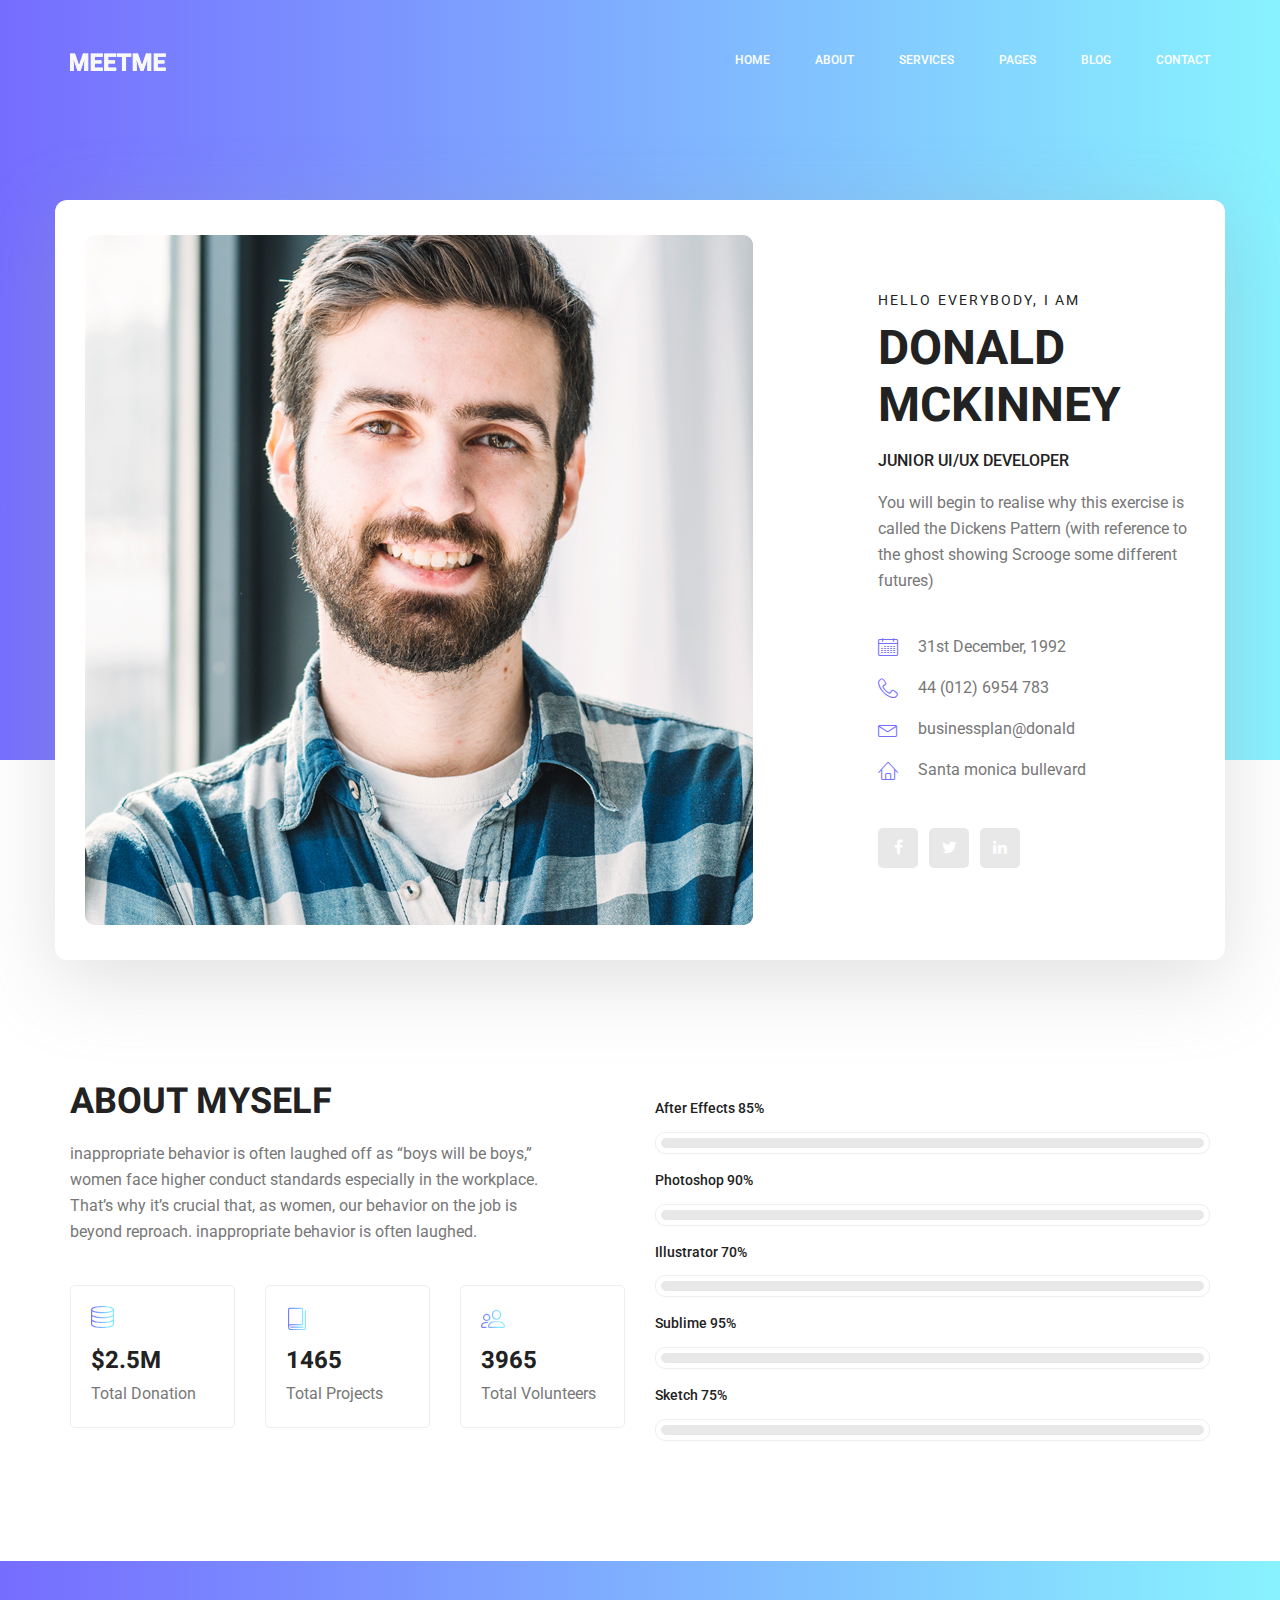
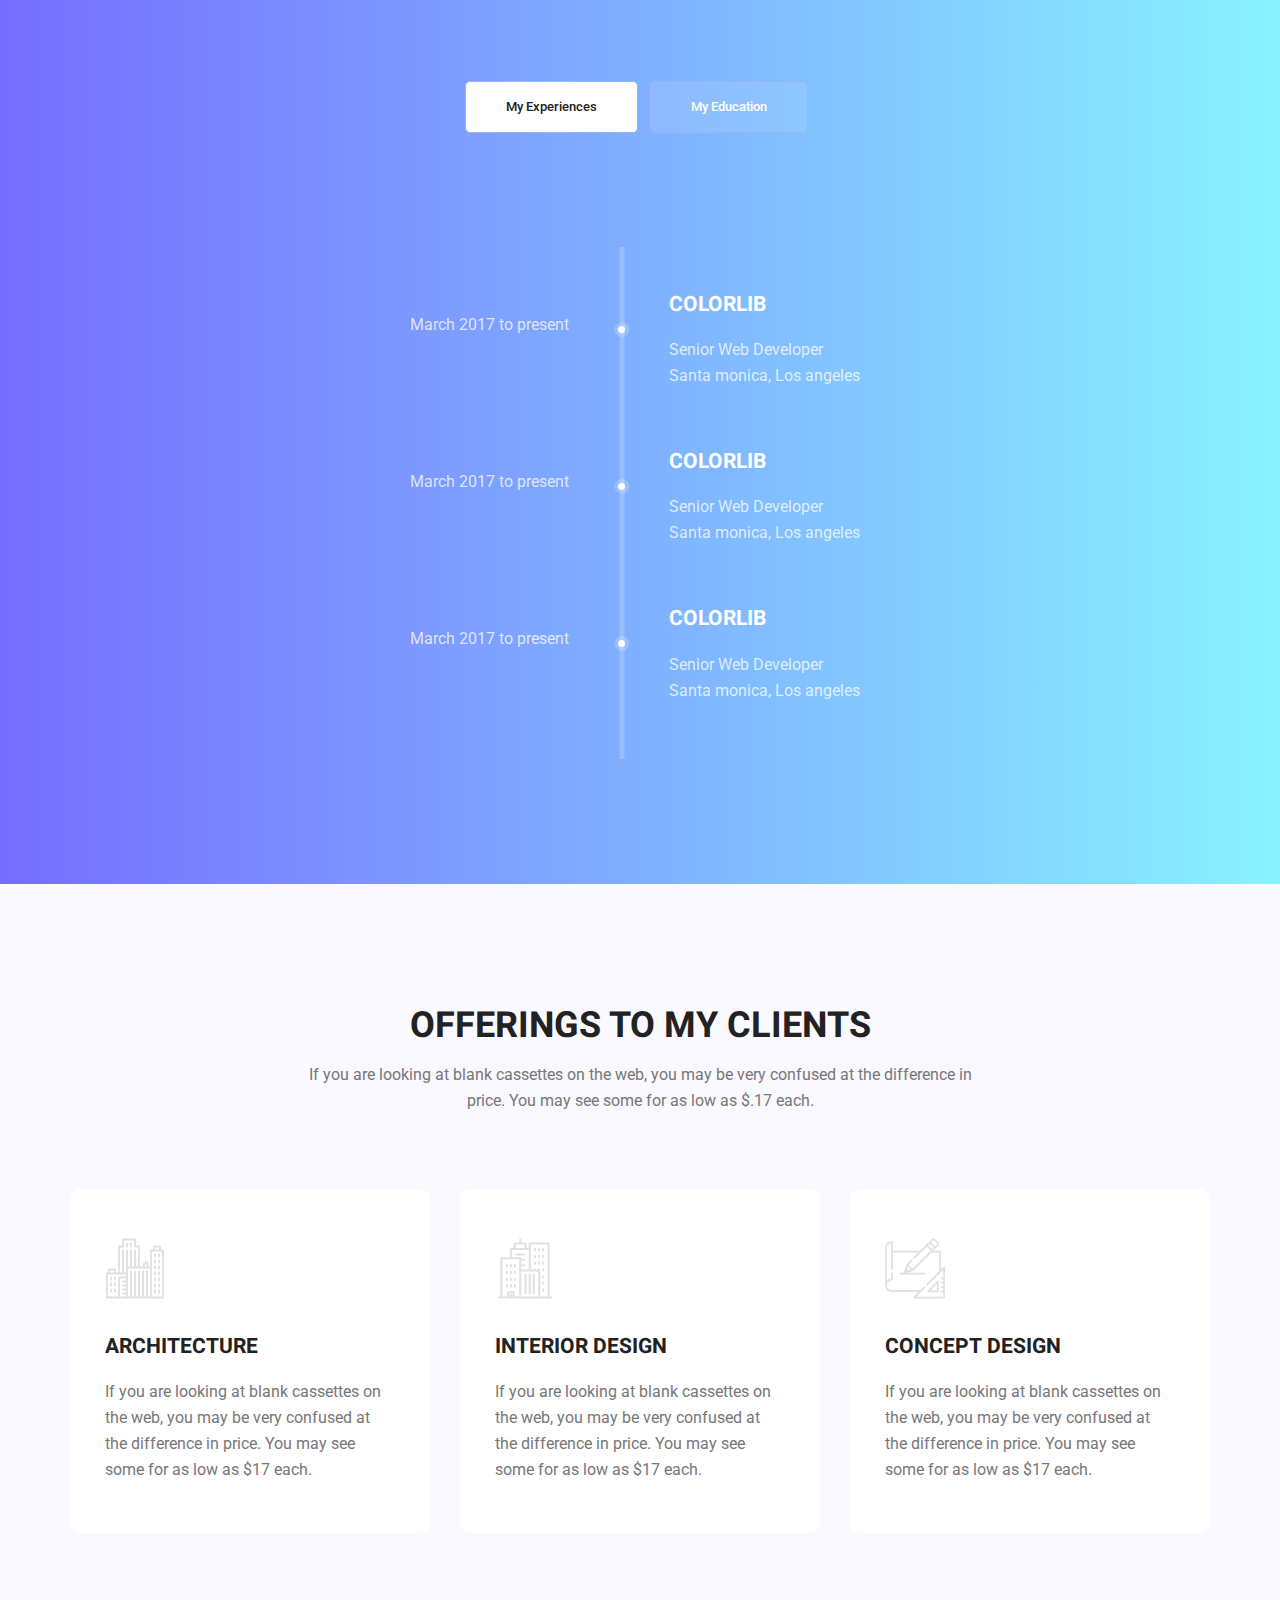
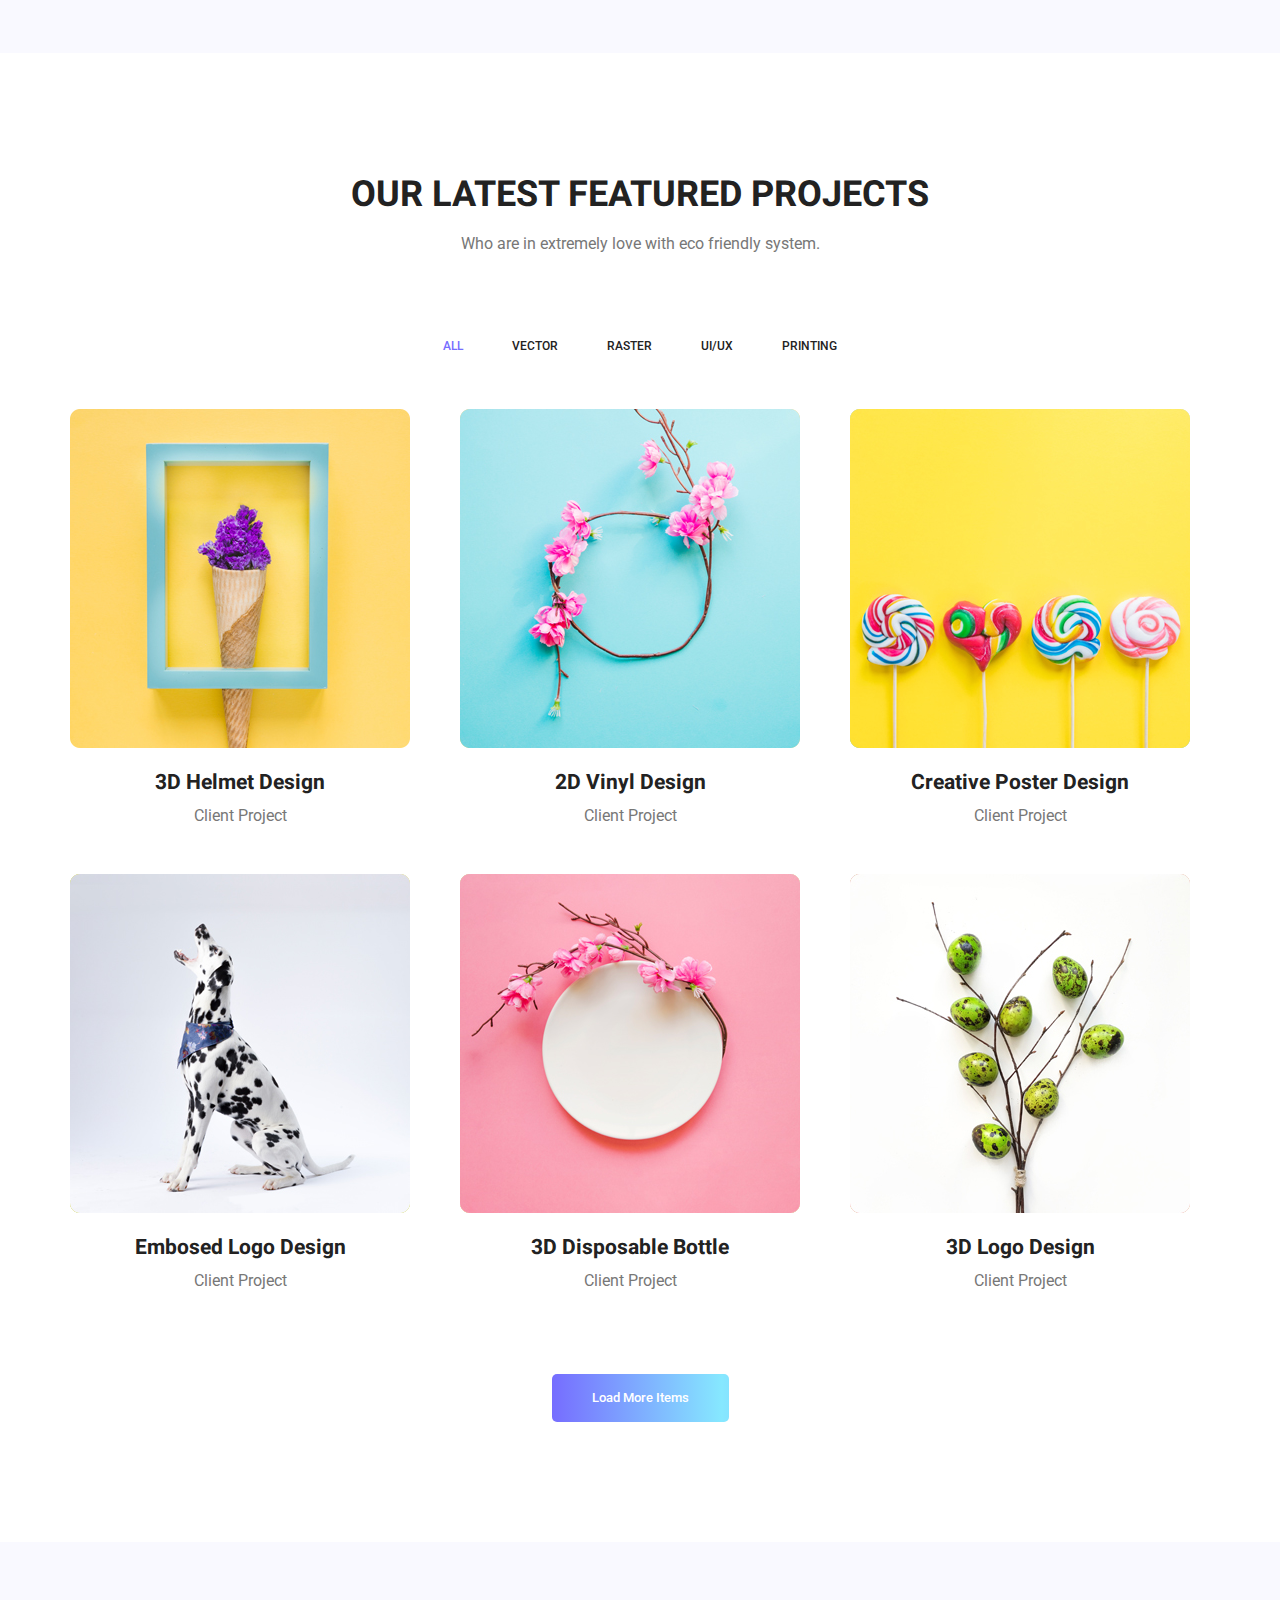
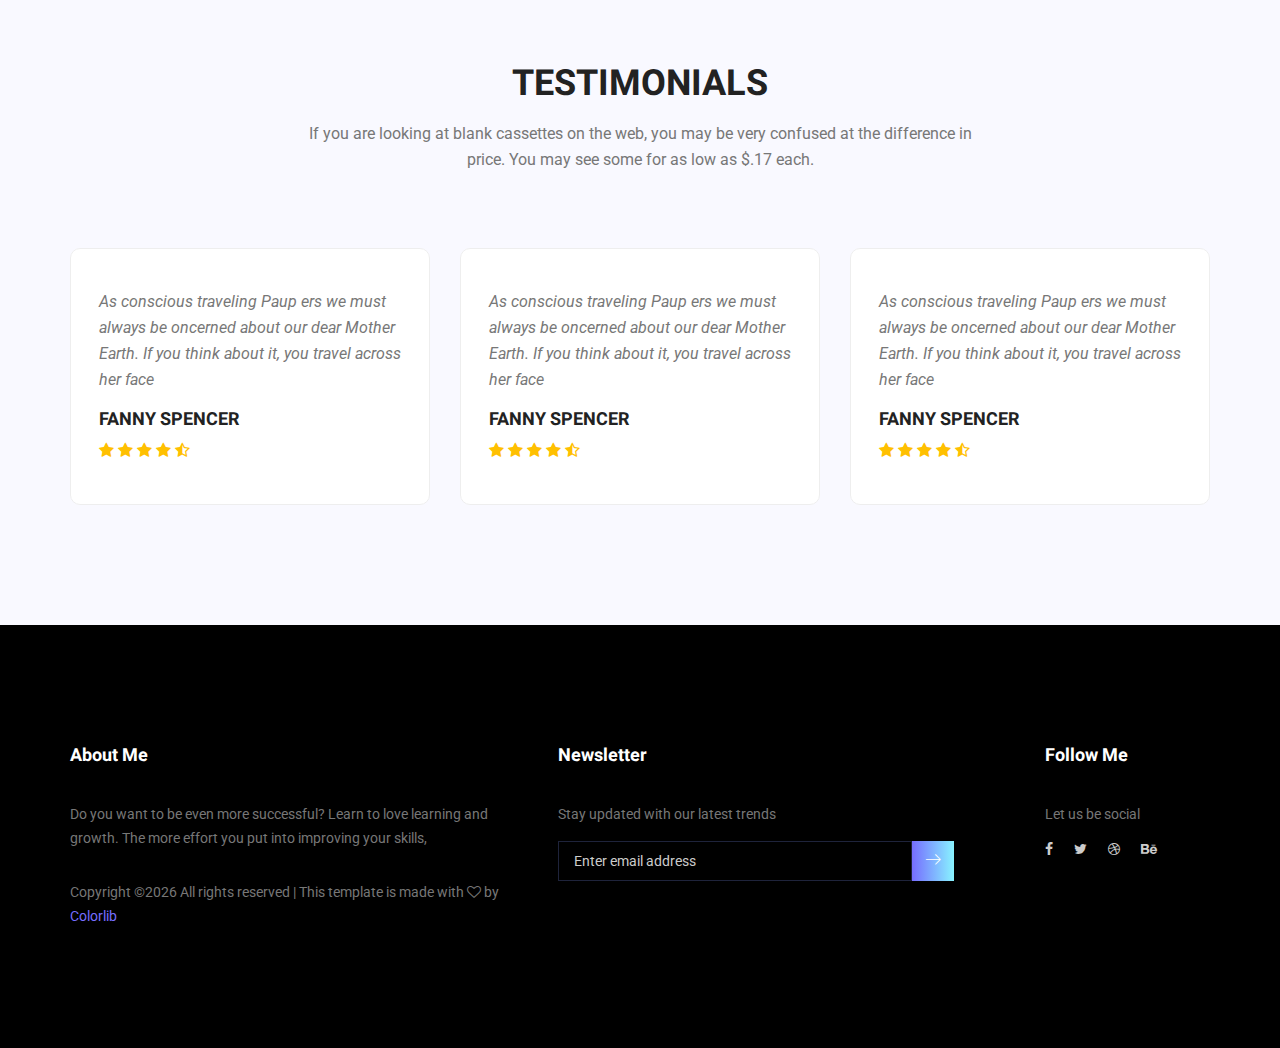
==== index.html @ 2827b971 "portfolio theme setup" ====
<!doctype html>
<html lang="en">
    <head>
        <!-- Required meta tags -->
        <meta charset="utf-8">
        <meta name="viewport" content="width=device-width, initial-scale=1, shrink-to-fit=no">
        <link rel="icon" href="img/favicon.png" type="image/png">
        <title>Divyesh Patel</title>
        <!-- Bootstrap CSS -->
        <link rel="stylesheet" href="css/bootstrap.css">
        <link rel="stylesheet" href="vendors/linericon/style.css">
        <link rel="stylesheet" href="css/font-awesome.min.css">
        <link rel="stylesheet" href="vendors/owl-carousel/owl.carousel.min.css">
        <link rel="stylesheet" href="vendors/lightbox/simpleLightbox.css">
        <link rel="stylesheet" href="vendors/nice-select/css/nice-select.css">
        <link rel="stylesheet" href="vendors/animate-css/animate.css">
        <link rel="stylesheet" href="vendors/popup/magnific-popup.css">
        <link rel="stylesheet" href="vendors/flaticon/flaticon.css">
        <!-- main css -->
        <link rel="stylesheet" href="css/style.css">
        <link rel="stylesheet" href="css/responsive.css">
    </head>
    <body>
        
        <!--================Header Menu Area =================-->
        <header class="header_area">
            <div class="main_menu">
            	<nav class="navbar navbar-expand-lg navbar-light">
					<div class="container box_1620">
						<!-- Brand and toggle get grouped for better mobile display -->
						<a class="navbar-brand logo_h" href="index.html"><img src="img/logo.png" alt=""></a>
						<button class="navbar-toggler" type="button" data-toggle="collapse" data-target="#navbarSupportedContent" aria-controls="navbarSupportedContent" aria-expanded="false" aria-label="Toggle navigation">
							<span class="icon-bar"></span>
							<span class="icon-bar"></span>
							<span class="icon-bar"></span>
						</button>
						<!-- Collect the nav links, forms, and other content for toggling -->
						<div class="collapse navbar-collapse offset" id="navbarSupportedContent">
							<ul class="nav navbar-nav menu_nav ml-auto">
								<li class="nav-item active"><a class="nav-link" href="index.html">Home</a></li> 
								<li class="nav-item"><a class="nav-link" href="about-us.html">About</a></li> 
								<li class="nav-item"><a class="nav-link" href="services.html">Services</a></li> 
								<li class="nav-item submenu dropdown">
									<a href="#" class="nav-link dropdown-toggle" data-toggle="dropdown" role="button" aria-haspopup="true" aria-expanded="false">Pages</a>
									<ul class="dropdown-menu">
										<li class="nav-item"><a class="nav-link" href="portfolio.html">Portfolio</a></li>
										<li class="nav-item"><a class="nav-link" href="elements.html">Elements</a></li>
									</ul>
								</li> 
								<li class="nav-item submenu dropdown">
									<a href="#" class="nav-link dropdown-toggle" data-toggle="dropdown" role="button" aria-haspopup="true" aria-expanded="false">Blog</a>
									<ul class="dropdown-menu">
										<li class="nav-item"><a class="nav-link" href="blog.html">Blog</a></li>
										<li class="nav-item"><a class="nav-link" href="single-blog.html">Blog Details</a></li>
									</ul>
								</li> 
								<li class="nav-item"><a class="nav-link" href="contact.html">Contact</a></li>
							</ul>
						</div> 
					</div>
            	</nav>
            </div>
        </header>
        <!--================Header Menu Area =================-->
        
        <!--================Home Banner Area =================-->
        <section class="home_banner_area">
           	<div class="container box_1620">
           		<div class="banner_inner d-flex align-items-center">
					<div class="banner_content">
						<div class="media">
							<div class="d-flex">
								<img src="img/personal.jpg" alt="">
							</div>
							<div class="media-body">
								<div class="personal_text">
									<h6>Hello Everybody, i am</h6>
									<h3>Donald McKinney</h3>
									<h4>Junior UI/UX Developer</h4>
									<p>You will begin to realise why this exercise is called the Dickens Pattern (with reference to the ghost showing Scrooge some different futures)</p>
									<ul class="list basic_info">
										<li><a href="#"><i class="lnr lnr-calendar-full"></i> 31st December, 1992</a></li>
										<li><a href="#"><i class="lnr lnr-phone-handset"></i> 44 (012) 6954 783</a></li>
										<li><a href="#"><i class="lnr lnr-envelope"></i> businessplan@donald</a></li>
										<li><a href="#"><i class="lnr lnr-home"></i> Santa monica bullevard</a></li>
									</ul>
									<ul class="list personal_social">
										<li><a href="#"><i class="fa fa-facebook"></i></a></li>
										<li><a href="#"><i class="fa fa-twitter"></i></a></li>
										<li><a href="#"><i class="fa fa-linkedin"></i></a></li>
									</ul>
								</div>
							</div>
						</div>
					</div>
				</div>
            </div>
        </section>
        <!--================End Home Banner Area =================-->
        
        <!--================Welcome Area =================-->
        <section class="welcome_area p_120">
        	<div class="container">
        		<div class="row welcome_inner">
        			<div class="col-lg-6">
        				<div class="welcome_text">
        					<h4>About Myself</h4>
        					<p>inappropriate behavior is often laughed off as “boys will be boys,” women face higher conduct standards especially in the workplace. That’s why it’s crucial that, as women, our behavior on the job is beyond reproach. inappropriate behavior is often laughed.</p>
        					<div class="row">
        						<div class="col-md-4">
        							<div class="wel_item">
        								<i class="lnr lnr-database"></i>
        								<h4>$2.5M</h4>
        								<p>Total Donation</p>
        							</div>
        						</div>
        						<div class="col-md-4">
        							<div class="wel_item">
        								<i class="lnr lnr-book"></i>
        								<h4>1465</h4>
        								<p>Total Projects</p>
        							</div>
        						</div>
        						<div class="col-md-4">
        							<div class="wel_item">
        								<i class="lnr lnr-users"></i>
        								<h4>3965</h4>
        								<p>Total Volunteers</p>
        							</div>
        						</div>
        					</div>
        				</div>
        			</div>
        			<div class="col-lg-6">
        				<div class="tools_expert">
        					<div class="skill_main">
								<div class="skill_item">
									<h4>After Effects <span class="counter">85</span>%</h4>
									<div class="progress_br">
										<div class="progress">
											<div class="progress-bar" role="progressbar" aria-valuenow="85" aria-valuemin="0" aria-valuemax="100"></div>
										</div>
									</div>
								</div>
								<div class="skill_item">
									<h4>Photoshop <span class="counter">90</span>%</h4>
									<div class="progress_br">
										<div class="progress">
											<div class="progress-bar" role="progressbar" aria-valuenow="90" aria-valuemin="0" aria-valuemax="100"></div>
										</div>
									</div>
								</div>
								<div class="skill_item">
									<h4>Illustrator <span class="counter">70</span>%</h4>
									<div class="progress_br">
										<div class="progress">
											<div class="progress-bar" role="progressbar" aria-valuenow="70" aria-valuemin="0" aria-valuemax="100"></div>
										</div>
									</div>
								</div>
								<div class="skill_item">
									<h4>Sublime <span class="counter">95</span>%</h4>
									<div class="progress_br">
										<div class="progress">
											<div class="progress-bar" role="progressbar" aria-valuenow="95" aria-valuemin="0" aria-valuemax="100"></div>
										</div>
									</div>
								</div>
								<div class="skill_item">
									<h4>Sketch <span class="counter">75</span>%</h4>
									<div class="progress_br">
										<div class="progress">
											<div class="progress-bar" role="progressbar" aria-valuenow="75" aria-valuemin="0" aria-valuemax="100"></div>
										</div>
									</div>
								</div>
							</div>
        				</div>
        			</div>
        		</div>
        	</div>
        </section>
        <!--================End Welcome Area =================-->
        
        <!--================My Tabs Area =================-->
        <section class="mytabs_area p_120">
        	<div class="container">
        		<div class="tabs_inner">
					<ul class="nav nav-tabs" id="myTab" role="tablist">
						<li class="nav-item">
							<a class="nav-link active" id="home-tab" data-toggle="tab" href="#home" role="tab" aria-controls="home" aria-selected="true">My Experiences</a>
						</li>
						<li class="nav-item">
							<a class="nav-link" id="profile-tab" data-toggle="tab" href="#profile" role="tab" aria-controls="profile" aria-selected="false">My Education</a>
						</li>
					</ul>
					<div class="tab-content" id="myTabContent">
						<div class="tab-pane fade show active" id="home" role="tabpanel" aria-labelledby="home-tab">
							<ul class="list">
								<li>
									<span></span>
									<div class="media">
										<div class="d-flex">
											<p>March 2017 to present</p>
										</div>
										<div class="media-body">
											<h4>Colorlib</h4>
											<p>Senior Web Developer <br />Santa monica, Los angeles</p>
										</div>
									</div>
								</li>
								<li>
									<span></span>
									<div class="media">
										<div class="d-flex">
											<p>March 2017 to present</p>
										</div>
										<div class="media-body">
											<h4>Colorlib</h4>
											<p>Senior Web Developer <br />Santa monica, Los angeles</p>
										</div>
									</div>
								</li>
								<li>
								<span></span>
									<div class="media">
										<div class="d-flex">
											<p>March 2017 to present</p>
										</div>
										<div class="media-body">
											<h4>Colorlib</h4>
											<p>Senior Web Developer <br />Santa monica, Los angeles</p>
										</div>
									</div>
								</li>
							</ul>
						</div>
						<div class="tab-pane fade" id="profile" role="tabpanel" aria-labelledby="profile-tab">
							<ul class="list">
								<li>
									<span></span>
									<div class="media">
										<div class="d-flex">
											<p>March 2017 to present</p>
										</div>
										<div class="media-body">
											<h4>Colorlib</h4>
											<p>Senior Web Developer <br />Santa monica, Los angeles</p>
										</div>
									</div>
								</li>
								<li>
									<span></span>
									<div class="media">
										<div class="d-flex">
											<p>March 2017 to present</p>
										</div>
										<div class="media-body">
											<h4>Colorlib</h4>
											<p>Senior Web Developer <br />Santa monica, Los angeles</p>
										</div>
									</div>
								</li>
								<li>
								<span></span>
									<div class="media">
										<div class="d-flex">
											<p>March 2017 to present</p>
										</div>
										<div class="media-body">
											<h4>Colorlib</h4>
											<p>Senior Web Developer <br />Santa monica, Los angeles</p>
										</div>
									</div>
								</li>
							</ul>
						</div>
					</div>
        		</div>
        	</div>
        </section>
        <!--================End My Tabs Area =================-->
        
        <!--================Feature Area =================-->
        <section class="feature_area p_120">
        	<div class="container">
        		<div class="main_title">
        			<h2>offerings to my clients</h2>
        			<p>If you are looking at blank cassettes on the web, you may be very confused at the difference in price. You may see some for as low as $.17 each.</p>
        		</div>
        		<div class="feature_inner row">
        			<div class="col-lg-4 col-md-6">
        				<div class="feature_item">
        					<i class="flaticon-city"></i>
        					<h4>Architecture</h4>
        					<p>If you are looking at blank cassettes on the web, you may be very confused at the difference in price. You may see some for as low as $17 each.</p>
        				</div>
        			</div>
        			<div class="col-lg-4 col-md-6">
        				<div class="feature_item">
        					<i class="flaticon-skyline"></i>
        					<h4>Interior Design</h4>
        					<p>If you are looking at blank cassettes on the web, you may be very confused at the difference in price. You may see some for as low as $17 each.</p>
        				</div>
        			</div>
        			<div class="col-lg-4 col-md-6">
        				<div class="feature_item">
        					<i class="flaticon-sketch"></i>
        					<h4>Concept Design</h4>
        					<p>If you are looking at blank cassettes on the web, you may be very confused at the difference in price. You may see some for as low as $17 each.</p>
        				</div>
        			</div>
        		</div>
        	</div>
        </section>
        <!--================End Feature Area =================-->
        
        <!--================Home Gallery Area =================-->
        <section class="home_gallery_area p_120">
        	<div class="container">
        		<div class="main_title">
        			<h2>Our Latest Featured Projects</h2>
        			<p>Who are in extremely love with eco friendly system.</p>
        		</div>
        		<div class="isotope_fillter">
        			<ul class="gallery_filter list">
						<li class="active" data-filter="*"><a href="#">All</a></li>
						<li data-filter=".brand"><a href="#">Vector</a></li>
						<li data-filter=".manipul"><a href="#">Raster</a></li>
						<li data-filter=".creative"><a href="#">UI/UX</a></li>
						<li data-filter=".design"><a href="#">Printing</a></li>
					</ul>
        		</div>
        	</div>
        	<div class="container">
        		<div class="gallery_f_inner row imageGallery1">
        			<div class="col-lg-4 col-md-4 col-sm-6 brand manipul design print">
        				<div class="h_gallery_item">
        					<div class="g_img_item">
        						<img class="img-fluid" src="img/gallery/project-1.jpg" alt="">
        						<a class="light" href="img/gallery/project-1.jpg"><img src="img/gallery/icon.png" alt=""></a>
        					</div>
        					<div class="g_item_text">
        						<h4>3D Helmet Design</h4>
        						<p>Client Project</p>
        					</div>
        				</div>
        			</div>
        			<div class="col-lg-4 col-md-4 col-sm-6 brand manipul creative">
        				<div class="h_gallery_item">
        					<div class="g_img_item">
        						<img class="img-fluid" src="img/gallery/project-2.jpg" alt="">
        						<a class="light" href="img/gallery/project-2.jpg"><img src="img/gallery/icon.png" alt=""></a>
        					</div>
        					<div class="g_item_text">
        						<h4>2D Vinyl Design</h4>
        						<p>Client Project</p>
        					</div>
        				</div>
        			</div>
        			<div class="col-lg-4 col-md-4 col-sm-6 manipul creative design print">
        				<div class="h_gallery_item">
        					<div class="g_img_item">
        						<img class="img-fluid" src="img/gallery/project-3.jpg" alt="">
        						<a class="light" href="img/gallery/project-3.jpg"><img src="img/gallery/icon.png" alt=""></a>
        					</div>
        					<div class="g_item_text">
        						<h4>Creative Poster Design</h4>
        						<p>Client Project</p>
        					</div>
        				</div>
        			</div>
        			<div class="col-lg-4 col-md-4 col-sm-6 brand creative print">
        				<div class="h_gallery_item">
        					<div class="g_img_item">
        						<img class="img-fluid" src="img/gallery/project-4.jpg" alt="">
        						<a class="light" href="img/gallery/project-4.jpg"><img src="img/gallery/icon.png" alt=""></a>
        					</div>
        					<div class="g_item_text">
        						<h4>Embosed Logo Design</h4>
        						<p>Client Project</p>
        					</div>
        				</div>
        			</div>
        			<div class="col-lg-4 col-md-4 col-sm-6 brand manipul design">
        				<div class="h_gallery_item">
        					<div class="g_img_item">
        						<img class="img-fluid" src="img/gallery/project-5.jpg" alt="">
        						<a class="light" href="img/gallery/project-5.jpg"><img src="img/gallery/icon.png" alt=""></a>
        					</div>
        					<div class="g_item_text">
        						<h4>3D Disposable Bottle</h4>
        						<p>Client Project</p>
        					</div>
        				</div>
        			</div>
        			<div class="col-lg-4 col-md-4 col-sm-6 brand creative">
        				<div class="h_gallery_item">
        					<div class="g_img_item">
        						<img class="img-fluid" src="img/gallery/project-6.jpg" alt="">
        						<a class="light" href="img/gallery/project-6.jpg"><img src="img/gallery/icon.png" alt=""></a>
        					</div>
        					<div class="g_item_text">
        						<h4>3D Logo Design</h4>
        						<p>Client Project</p>
        					</div>
        				</div>
        			</div>
        		</div>
        		<div class="more_btn">
        			<a class="main_btn" href="#">Load More Items</a>
        		</div>
        	</div>
        </section>
        <!--================End Home Gallery Area =================-->
        
        <!--================Testimonials Area =================-->
        <section class="testimonials_area p_120">
        	<div class="container">
        		<div class="main_title">
        			<h2>Testimonials</h2>
        			<p>If you are looking at blank cassettes on the web, you may be very confused at the difference in price. You may see some for as low as $.17 each.</p>
        		</div>
        		<div class="testi_inner">
					<div class="testi_slider owl-carousel">
						<div class="item">
							<div class="testi_item">
								<p>As conscious traveling Paup ers we must always be oncerned about our dear Mother Earth. If you think about it, you travel across her face</p>
								<h4>Fanny Spencer</h4>
								<a href="#"><i class="fa fa-star"></i></a>
								<a href="#"><i class="fa fa-star"></i></a>
								<a href="#"><i class="fa fa-star"></i></a>
								<a href="#"><i class="fa fa-star"></i></a>
								<a href="#"><i class="fa fa-star-half-o"></i></a>
							</div>
						</div>
						<div class="item">
							<div class="testi_item">
								<p>As conscious traveling Paup ers we must always be oncerned about our dear Mother Earth. If you think about it, you travel across her face</p>
								<h4>Fanny Spencer</h4>
								<a href="#"><i class="fa fa-star"></i></a>
								<a href="#"><i class="fa fa-star"></i></a>
								<a href="#"><i class="fa fa-star"></i></a>
								<a href="#"><i class="fa fa-star"></i></a>
								<a href="#"><i class="fa fa-star-half-o"></i></a>
							</div>
						</div>
						<div class="item">
							<div class="testi_item">
								<p>As conscious traveling Paup ers we must always be oncerned about our dear Mother Earth. If you think about it, you travel across her face</p>
								<h4>Fanny Spencer</h4>
								<a href="#"><i class="fa fa-star"></i></a>
								<a href="#"><i class="fa fa-star"></i></a>
								<a href="#"><i class="fa fa-star"></i></a>
								<a href="#"><i class="fa fa-star"></i></a>
								<a href="#"><i class="fa fa-star-half-o"></i></a>
							</div>
						</div>
					</div>
        		</div>
        	</div>
        </section>
        <!--================End Testimonials Area =================-->
        
        <!--================Footer Area =================-->
        <footer class="footer_area p_120">
        	<div class="container">
        		<div class="row footer_inner">
        			<div class="col-lg-5 col-sm-6">
        				<aside class="f_widget ab_widget">
        					<div class="f_title">
        						<h3>About Me</h3>
        					</div>
        					<p>Do you want to be even more successful? Learn to love learning and growth. The more effort you put into improving your skills,</p>
        					<p><!-- Link back to Colorlib can't be removed. Template is licensed under CC BY 3.0. -->
Copyright &copy;<script>document.write(new Date().getFullYear());</script> All rights reserved | This template is made with <i class="fa fa-heart-o" aria-hidden="true"></i> by <a href="https://colorlib.com" target="_blank">Colorlib</a>
<!-- Link back to Colorlib can't be removed. Template is licensed under CC BY 3.0. --></p>
        				</aside>
        			</div>
        			<div class="col-lg-5 col-sm-6">
        				<aside class="f_widget news_widget">
        					<div class="f_title">
        						<h3>Newsletter</h3>
        					</div>
        					<p>Stay updated with our latest trends</p>
        					<div id="mc_embed_signup">
                                <form target="_blank" action="https://spondonit.us12.list-manage.com/subscribe/post?u=1462626880ade1ac87bd9c93a&amp;id=92a4423d01" method="get" class="subscribe_form relative">
                                	<div class="input-group d-flex flex-row">
                                        <input name="EMAIL" placeholder="Enter email address" onfocus="this.placeholder = ''" onblur="this.placeholder = 'Email Address '" required="" type="email">
                                        <button class="btn sub-btn"><span class="lnr lnr-arrow-right"></span></button>		
                                    </div>				
                                    <div class="mt-10 info"></div>
                                </form>
                            </div>
        				</aside>
        			</div>
        			<div class="col-lg-2">
        				<aside class="f_widget social_widget">
        					<div class="f_title">
        						<h3>Follow Me</h3>
        					</div>
        					<p>Let us be social</p>
        					<ul class="list">
        						<li><a href="#"><i class="fa fa-facebook"></i></a></li>
        						<li><a href="#"><i class="fa fa-twitter"></i></a></li>
        						<li><a href="#"><i class="fa fa-dribbble"></i></a></li>
        						<li><a href="#"><i class="fa fa-behance"></i></a></li>
        					</ul>
        				</aside>
        			</div>
        		</div>
        	</div>
        </footer>
        <!--================End Footer Area =================-->
        
        
        
        
        
        
        <!-- Optional JavaScript -->
        <!-- jQuery first, then Popper.js, then Bootstrap JS -->
        <script src="js/jquery-3.3.1.min.js"></script>
        <script src="js/popper.js"></script>
        <script src="js/bootstrap.min.js"></script>
        <script src="js/stellar.js"></script>
        <script src="vendors/lightbox/simpleLightbox.min.js"></script>
        <script src="vendors/nice-select/js/jquery.nice-select.min.js"></script>
        <script src="vendors/isotope/imagesloaded.pkgd.min.js"></script>
        <script src="vendors/isotope/isotope.pkgd.min.js"></script>
        <script src="vendors/owl-carousel/owl.carousel.min.js"></script>
        <script src="vendors/popup/jquery.magnific-popup.min.js"></script>
        <script src="js/jquery.ajaxchimp.min.js"></script>
        <script src="vendors/counter-up/jquery.waypoints.min.js"></script>
        <script src="vendors/counter-up/jquery.counterup.min.js"></script>
        <script src="js/mail-script.js"></script>
        <script src="js/theme.js"></script>
    </body>
</html>
---- vendors/linericon/style.css ----
@font-face {
	font-family: 'Linearicons-Free';
	src:url('fonts/Linearicons-Free.eot?w118d');
	src:url('fonts/Linearicons-Free.eot?#iefixw118d') format('embedded-opentype'),
		url('fonts/Linearicons-Free.woff2?w118d') format('woff2'),
		url('fonts/Linearicons-Free.woff?w118d') format('woff'),
		url('fonts/Linearicons-Free.ttf?w118d') format('truetype'),
		url('fonts/Linearicons-Free.svg?w118d#Linearicons-Free') format('svg');
	font-weight: normal;
	font-style: normal;
}

.lnr {
	font-family: 'Linearicons-Free';
	speak: none;
	font-style: normal;
	font-weight: normal;
	font-variant: normal;
	text-transform: none;
	line-height: 1;

	/* Better Font Rendering =========== */
	-webkit-font-smoothing: antialiased;
	-moz-osx-font-smoothing: grayscale;
}

.lnr-home:before {
	content: "\e800";
}
.lnr-apartment:before {
	content: "\e801";
}
.lnr-pencil:before {
	content: "\e802";
}
.lnr-magic-wand:before {
	content: "\e803";
}
.lnr-drop:before {
	content: "\e804";
}
.lnr-lighter:before {
	content: "\e805";
}
.lnr-poop:before {
	content: "\e806";
}
.lnr-sun:before {
	content: "\e807";
}
.lnr-moon:before {
	content: "\e808";
}
.lnr-cloud:before {
	content: "\e809";
}
.lnr-cloud-upload:before {
	content: "\e80a";
}
.lnr-cloud-download:before {
	content: "\e80b";
}
.lnr-cloud-sync:before {
	content: "\e80c";
}
.lnr-cloud-check:before {
	content: "\e80d";
}
.lnr-database:before {
	content: "\e80e";
}
.lnr-lock:before {
	content: "\e80f";
}
.lnr-cog:before {
	content: "\e810";
}
.lnr-trash:before {
	content: "\e811";
}
.lnr-dice:before {
	content: "\e812";
}
.lnr-heart:before {
	content: "\e813";
}
.lnr-star:before {
	content: "\e814";
}
.lnr-star-half:before {
	content: "\e815";
}
.lnr-star-empty:before {
	content: "\e816";
}
.lnr-flag:before {
	content: "\e817";
}
.lnr-envelope:before {
	content: "\e818";
}
.lnr-paperclip:before {
	content: "\e819";
}
.lnr-inbox:before {
	content: "\e81a";
}
.lnr-eye:before {
	content: "\e81b";
}
.lnr-printer:before {
	content: "\e81c";
}
.lnr-file-empty:before {
	content: "\e81d";
}
.lnr-file-add:before {
	content: "\e81e";
}
.lnr-enter:before {
	content: "\e81f";
}
.lnr-exit:before {
	content: "\e820";
}
.lnr-graduation-hat:before {
	content: "\e821";
}
.lnr-license:before {
	content: "\e822";
}
.lnr-music-note:before {
	content: "\e823";
}
.lnr-film-play:before {
	content: "\e824";
}
.lnr-camera-video:before {
	content: "\e825";
}
.lnr-camera:before {
	content: "\e826";
}
.lnr-picture:before {
	content: "\e827";
}
.lnr-book:before {
	content: "\e828";
}
.lnr-bookmark:before {
	content: "\e829";
}
.lnr-user:before {
	content: "\e82a";
}
.lnr-users:before {
	content: "\e82b";
}
.lnr-shirt:before {
	content: "\e82c";
}
.lnr-store:before {
	content: "\e82d";
}
.lnr-cart:before {
	content: "\e82e";
}
.lnr-tag:before {
	content: "\e82f";
}
.lnr-phone-handset:before {
	content: "\e830";
}
.lnr-phone:before {
	content: "\e831";
}
.lnr-pushpin:before {
	content: "\e832";
}
.lnr-map-marker:before {
	content: "\e833";
}
.lnr-map:before {
	content: "\e834";
}
.lnr-location:before {
	content: "\e835";
}
.lnr-calendar-full:before {
	content: "\e836";
}
.lnr-keyboard:before {
	content: "\e837";
}
.lnr-spell-check:before {
	content: "\e838";
}
.lnr-screen:before {
	content: "\e839";
}
.lnr-smartphone:before {
	content: "\e83a";
}
.lnr-tablet:before {
	content: "\e83b";
}
.lnr-laptop:before {
	content: "\e83c";
}
.lnr-laptop-phone:before {
	content: "\e83d";
}
.lnr-power-switch:before {
	content: "\e83e";
}
.lnr-bubble:before {
	content: "\e83f";
}
.lnr-heart-pulse:before {
	content: "\e840";
}
.lnr-construction:before {
	content: "\e841";
}
.lnr-pie-chart:before {
	content: "\e842";
}
.lnr-chart-bars:before {
	content: "\e843";
}
.lnr-gift:before {
	content: "\e844";
}
.lnr-diamond:before {
	content: "\e845";
}
.lnr-linearicons:before {
	content: "\e846";
}
.lnr-dinner:before {
	content: "\e847";
}
.lnr-coffee-cup:before {
	content: "\e848";
}
.lnr-leaf:before {
	content: "\e849";
}
.lnr-paw:before {
	content: "\e84a";
}
.lnr-rocket:before {
	content: "\e84b";
}
.lnr-briefcase:before {
	content: "\e84c";
}
.lnr-bus:before {
	content: "\e84d";
}
.lnr-car:before {
	content: "\e84e";
}
.lnr-train:before {
	content: "\e84f";
}
.lnr-bicycle:before {
	content: "\e850";
}
.lnr-wheelchair:before {
	content: "\e851";
}
.lnr-select:before {
	content: "\e852";
}
.lnr-earth:before {
	content: "\e853";
}
.lnr-smile:before {
	content: "\e854";
}
.lnr-sad:before {
	content: "\e855";
}
.lnr-neutral:before {
	content: "\e856";
}
.lnr-mustache:before {
	content: "\e857";
}
.lnr-alarm:before {
	content: "\e858";
}
.lnr-bullhorn:before {
	content: "\e859";
}
.lnr-volume-high:before {
	content: "\e85a";
}
.lnr-volume-medium:before {
	content: "\e85b";
}
.lnr-volume-low:before {
	content: "\e85c";
}
.lnr-volume:before {
	content: "\e85d";
}
.lnr-mic:before {
	content: "\e85e";
}
.lnr-hourglass:before {
	content: "\e85f";
}
.lnr-undo:before {
	content: "\e860";
}
.lnr-redo:before {
	content: "\e861";
}
.lnr-sync:before {
	content: "\e862";
}
.lnr-history:before {
	content: "\e863";
}
.lnr-clock:before {
	content: "\e864";
}
.lnr-download:before {
	content: "\e865";
}
.lnr-upload:before {
	content: "\e866";
}
.lnr-enter-down:before {
	content: "\e867";
}
.lnr-exit-up:before {
	content: "\e868";
}
.lnr-bug:before {
	content: "\e869";
}
.lnr-code:before {
	content: "\e86a";
}
.lnr-link:before {
	content: "\e86b";
}
.lnr-unlink:before {
	content: "\e86c";
}
.lnr-thumbs-up:before {
	content: "\e86d";
}
.lnr-thumbs-down:before {
	content: "\e86e";
}
.lnr-magnifier:before {
	content: "\e86f";
}
.lnr-cross:before {
	content: "\e870";
}
.lnr-menu:before {
	content: "\e871";
}
.lnr-list:before {
	content: "\e872";
}
.lnr-chevron-up:before {
	content: "\e873";
}
.lnr-chevron-down:before {
	content: "\e874";
}
.lnr-chevron-left:before {
	content: "\e875";
}
.lnr-chevron-right:before {
	content: "\e876";
}
.lnr-arrow-up:before {
	content: "\e877";
}
.lnr-arrow-down:before {
	content: "\e878";
}
.lnr-arrow-left:before {
	content: "\e879";
}
.lnr-arrow-right:before {
	content: "\e87a";
}
.lnr-move:before {
	content: "\e87b";
}
.lnr-warning:before {
	content: "\e87c";
}
.lnr-question-circle:before {
	content: "\e87d";
}
.lnr-menu-circle:before {
	content: "\e87e";
}
.lnr-checkmark-circle:before {
	content: "\e87f";
}
.lnr-cross-circle:before {
	content: "\e880";
}
.lnr-plus-circle:before {
	content: "\e881";
}
.lnr-circle-minus:before {
	content: "\e882";
}
.lnr-arrow-up-circle:before {
	content: "\e883";
}
.lnr-arrow-down-circle:before {
	content: "\e884";
}
.lnr-arrow-left-circle:before {
	content: "\e885";
}
.lnr-arrow-right-circle:before {
	content: "\e886";
}
.lnr-chevron-up-circle:before {
	content: "\e887";
}
.lnr-chevron-down-circle:before {
	content: "\e888";
}
.lnr-chevron-left-circle:before {
	content: "\e889";
}
.lnr-chevron-right-circle:before {
	content: "\e88a";
}
.lnr-crop:before {
	content: "\e88b";
}
.lnr-frame-expand:before {
	content: "\e88c";
}
.lnr-frame-contract:before {
	content: "\e88d";
}
.lnr-layers:before {
	content: "\e88e";
}
.lnr-funnel:before {
	content: "\e88f";
}
.lnr-text-format:before {
	content: "\e890";
}
.lnr-text-format-remove:before {
	content: "\e891";
}
.lnr-text-size:before {
	content: "\e892";
}
.lnr-bold:before {
	content: "\e893";
}
.lnr-italic:before {
	content: "\e894";
}
.lnr-underline:before {
	content: "\e895";
}
.lnr-strikethrough:before {
	content: "\e896";
}
.lnr-highlight:before {
	content: "\e897";
}
.lnr-text-align-left:before {
	content: "\e898";
}
.lnr-text-align-center:before {
	content: "\e899";
}
.lnr-text-align-right:before {
	content: "\e89a";
}
.lnr-text-align-justify:before {
	content: "\e89b";
}
.lnr-line-spacing:before {
	content: "\e89c";
}
.lnr-indent-increase:before {
	content: "\e89d";
}
.lnr-indent-decrease:before {
	content: "\e89e";
}
.lnr-pilcrow:before {
	content: "\e89f";
}
.lnr-direction-ltr:before {
	content: "\e8a0";
}
.lnr-direction-rtl:before {
	content: "\e8a1";
}
.lnr-page-break:before {
	content: "\e8a2";
}
.lnr-sort-alpha-asc:before {
	content: "\e8a3";
}
.lnr-sort-amount-asc:before {
	content: "\e8a4";
}
.lnr-hand:before {
	content: "\e8a5";
}
.lnr-pointer-up:before {
	content: "\e8a6";
}
.lnr-pointer-right:before {
	content: "\e8a7";
}
.lnr-pointer-down:before {
	content: "\e8a8";
}
.lnr-pointer-left:before {
	content: "\e8a9";
}
---- vendors/lightbox/simpleLightbox.css ----
.slbOverlay, .slbWrapOuter, .slbWrap {
  position: fixed;
  top: 0;
  right: 0;
  bottom: 0;
  left: 0;
}

.slbOverlay {
  overflow: hidden;
  z-index: 2000;
  background-color: #000;
  opacity: 0.7;
  filter: alpha(opacity=70);
  -webkit-animation: slbOverlay 0.5s;
  -moz-animation: slbOverlay 0.5s;
  animation: slbOverlay 0.5s;
}

.slbWrapOuter {
  overflow-x: hidden;
  overflow-y: auto;
  z-index: 2010;
}

.slbWrap {
  position: absolute;
  text-align: center;
}

.slbWrap:before {
  content: "";
  display: inline-block;
  height: 100%;
  vertical-align: middle;
}

.slbContentOuter {
  display: inline-block;
  vertical-align: middle;
  margin: 0px auto;
  padding: 0 1em;
  box-sizing: border-box;
  z-index: 2020;
  text-align: left;
  max-width: 100%;
}

.slbContentEl .slbContentOuter {
  padding: 5em 1em;
}

.slbContent {
  position: relative;
}

.slbContentEl .slbContent {
  -webkit-animation: slbEnter 0.3s;
  -moz-animation: slbEnter 0.3s;
  animation: slbEnter 0.3s;
  background-color: #fff;
  box-shadow: 0 0.2em 1em rgba(0, 0, 0, 0.4);
}

.slbImageWrap {
  -webkit-animation: slbEnter 0.3s;
  -moz-animation: slbEnter 0.3s;
  animation: slbEnter 0.3s;
  position: relative;
}

.slbImageWrap:after {
  content: "";
  position: absolute;
  left: 0;
  right: 0;
  top: 5em;
  bottom: 5em;
  display: block;
  z-index: -1;
  box-shadow: 0 0.2em 1em rgba(0, 0, 0, 0.6);
  background-color: #FFF;
}

.slbImage {
  width: auto;
  max-width: 100%;
  height: auto;
  display: block;
  line-height: 0;
  box-sizing: border-box;
  padding: 5em 0;
  margin: 0 auto;
}

.slbCaption {
  display: inline-block;
  max-width: 100%;
  overflow: hidden;
  text-overflow: ellipsis;
  white-space: nowrap;
  word-wrap: normal;
  font-size: 1.4em;
  position: absolute;
  left: 0;
  right: 0;
  bottom: 0;
  padding: 0.71429em 0;
  color: #fff;
  color: rgba(255, 255, 255, 0.7);
  text-align: center;
}

.slbCloseBtn, .slbArrow {
  margin: 0;
  padding: 0;
  border: 0;
  cursor: pointer;
  background: none;
}

.slbCloseBtn::-moz-focus-inner, .slbArrow::-moz-focus-inner {
  padding: 0;
  border: 0;
}

.slbCloseBtn:hover, .slbArrow:hover {
  opacity: 0.5;
}

.slbCloseBtn:active, .slbArrow:active {
  opacity: 0.8;
}

.slbCloseBtn {
  -webkit-animation: slbEnter 0.3s;
  -moz-animation: slbEnter 0.3s;
  animation: slbEnter 0.3s;
  font-size: 3em;
  width: 1.66667em;
  height: 1.66667em;
  line-height: 1.66667em;
  position: absolute;
  right: -0.33333em;
  top: 0;
  color: #fff;
  color: rgba(255, 255, 255, 0.7);
  text-align: center;
    outline: none;
    box-shadow: none;
}

.slbLoading .slbCloseBtn {
  display: none;
}

.slbLoadingText {
  font-size: 1.4em;
  color: #fff;
  color: rgba(255, 255, 255, 0.9);
}

.slbArrows {
  position: fixed;
  top: 50%;
  left: 0;
  right: 0;
}

.slbLoading .slbArrows {
  display: none;
}

.slbArrow {
  position: absolute;
  top: 50%;
  margin-top: -5em;
  width: 5em;
  height: 10em;
  opacity: 0.7;
  text-indent: -999em;
  overflow: hidden;
    outline: none;
    box-shadow: none;
}

.slbArrow:before {
  content: "";
  position: absolute;
  top: 50%;
  left: 50%;
  margin: -0.8em 0 0 -0.8em;
  border: 0.8em solid transparent;
}

.slbArrow.next {
  right: 0;
}

.slbArrow.next:before {
  border-left-color: #fff;
}

.slbArrow.prev {
  left: 0;
}

.slbArrow.prev:before {
  border-right-color: #fff;
}

.slbIframeCont {
  width: 80em;
  height: 0;
  overflow: hidden;
  padding-top: 56.25%;
  margin: 5em 0;
}

.slbIframe {
  position: absolute;
  top: 0;
  left: 0;
  width: 100%;
  height: 100%;
  box-shadow: 0 0.2em 1em rgba(0, 0, 0, 0.6);
  background: #000;
}

@-webkit-keyframes slbOverlay {
  from {
    opacity: 0;
  }
  to {
    opacity: 0.7;
  }
}

@-moz-keyframes slbOverlay {
  from {
    opacity: 0;
  }
  to {
    opacity: 0.7;
  }
}

@keyframes slbOverlay {
  from {
    opacity: 0;
  }
  to {
    opacity: 0.7;
  }
}

@-webkit-keyframes slbEnter {
  from {
    opacity: 0;
    -webkit-transform: translate3d(0, -1em, 0);
  }
  to {
    opacity: 1;
    -webkit-transform: translate3d(0, 0, 0);
  }
}

@-moz-keyframes slbEnter {
  from {
    opacity: 0;
    -moz-transform: translate3d(0, -1em, 0);
  }
  to {
    opacity: 1;
    -moz-transform: translate3d(0, 0, 0);
  }
}

@keyframes slbEnter {
  from {
    opacity: 0;
    -webkit-transform: translate3d(0, -1em, 0);
    -moz-transform: translate3d(0, -1em, 0);
    -ms-transform: translate3d(0, -1em, 0);
    -o-transform: translate3d(0, -1em, 0);
    transform: translate3d(0, -1em, 0);
  }
  to {
    opacity: 1;
    -webkit-transform: translate3d(0, 0, 0);
    -moz-transform: translate3d(0, 0, 0);
    -ms-transform: translate3d(0, 0, 0);
    -o-transform: translate3d(0, 0, 0);
    transform: translate3d(0, 0, 0);
  }
}
---- vendors/nice-select/css/nice-select.css ----
.nice-select {
  -webkit-tap-highlight-color: transparent;
  background-color: #fff;
  border-radius: 5px;
  border: solid 1px #e8e8e8;
  box-sizing: border-box;
  clear: both;
  cursor: pointer;
  display: block;
  float: left;
  font-family: inherit;
  font-size: 14px;
  font-weight: normal;
  height: 42px;
  line-height: 40px;
  outline: none;
  padding-left: 18px;
  padding-right: 30px;
  position: relative;
  text-align: left !important;
  -webkit-transition: all 0.2s ease-in-out;
  transition: all 0.2s ease-in-out;
  -webkit-user-select: none;
     -moz-user-select: none;
      -ms-user-select: none;
          user-select: none;
  white-space: nowrap;
  width: auto; }
  .nice-select:hover {
    border-color: #dbdbdb; }
  .nice-select:active, .nice-select.open, .nice-select:focus {
    border-color: #999; }
  .nice-select:after {
    border-bottom: 2px solid #999;
    border-right: 2px solid #999;
    content: '';
    display: block;
    height: 5px;
    margin-top: -4px;
    pointer-events: none;
    position: absolute;
    right: 12px;
    top: 50%;
    -webkit-transform-origin: 66% 66%;
        -ms-transform-origin: 66% 66%;
            transform-origin: 66% 66%;
    -webkit-transform: rotate(45deg);
        -ms-transform: rotate(45deg);
            transform: rotate(45deg);
    -webkit-transition: all 0.15s ease-in-out;
    transition: all 0.15s ease-in-out;
    width: 5px; }
  .nice-select.open:after {
    -webkit-transform: rotate(-135deg);
        -ms-transform: rotate(-135deg);
            transform: rotate(-135deg); }
  .nice-select.open .list {
    opacity: 1;
    pointer-events: auto;
    -webkit-transform: scale(1) translateY(0);
        -ms-transform: scale(1) translateY(0);
            transform: scale(1) translateY(0); }
  .nice-select.disabled {
    border-color: #ededed;
    color: #999;
    pointer-events: none; }
    .nice-select.disabled:after {
      border-color: #cccccc; }
  .nice-select.wide {
    width: 100%; }
    .nice-select.wide .list {
      left: 0 !important;
      right: 0 !important; }
  .nice-select.right {
    float: right; }
    .nice-select.right .list {
      left: auto;
      right: 0; }
  .nice-select.small {
    font-size: 12px;
    height: 36px;
    line-height: 34px; }
    .nice-select.small:after {
      height: 4px;
      width: 4px; }
    .nice-select.small .option {
      line-height: 34px;
      min-height: 34px; }
  .nice-select .list {
    background-color: #fff;
    border-radius: 5px;
    box-shadow: 0 0 0 1px rgba(68, 68, 68, 0.11);
    box-sizing: border-box;
    margin-top: 4px;
    opacity: 0;
    overflow: hidden;
    padding: 0;
    pointer-events: none;
    position: absolute;
    top: 100%;
    left: 0;
    -webkit-transform-origin: 50% 0;
        -ms-transform-origin: 50% 0;
            transform-origin: 50% 0;
    -webkit-transform: scale(0.75) translateY(-21px);
        -ms-transform: scale(0.75) translateY(-21px);
            transform: scale(0.75) translateY(-21px);
    -webkit-transition: all 0.2s cubic-bezier(0.5, 0, 0, 1.25), opacity 0.15s ease-out;
    transition: all 0.2s cubic-bezier(0.5, 0, 0, 1.25), opacity 0.15s ease-out;
    z-index: 9; }
    .nice-select .list:hover .option:not(:hover) {
      background-color: transparent !important; }
  .nice-select .option {
    cursor: pointer;
    font-weight: 400;
    line-height: 40px;
    list-style: none;
    min-height: 40px;
    outline: none;
    padding-left: 18px;
    padding-right: 29px;
    text-align: left;
    -webkit-transition: all 0.2s;
    transition: all 0.2s; }
    .nice-select .option:hover, .nice-select .option.focus, .nice-select .option.selected.focus {
      background-color: #f6f6f6; }
    .nice-select .option.selected {
      font-weight: bold; }
    .nice-select .option.disabled {
      background-color: transparent;
      color: #999;
      cursor: default; }

.no-csspointerevents .nice-select .list {
  display: none; }

.no-csspointerevents .nice-select.open .list {
  display: block; }
---- vendors/flaticon/flaticon.css ----
/*
  	Flaticon icon font: Flaticon
  	Creation date: 26/06/2018 17:19
  	*/

@font-face {
  font-family: "Flaticon";
  src: url("./Flaticon.eot");
  src: url("./Flaticon.eot?#iefix") format("embedded-opentype"),
       url("./Flaticon.woff") format("woff"),
       url("./Flaticon.ttf") format("truetype"),
       url("./Flaticon.svg#Flaticon") format("svg");
  font-weight: normal;
  font-style: normal;
}

@media screen and (-webkit-min-device-pixel-ratio:0) {
  @font-face {
    font-family: "Flaticon";
    src: url("./Flaticon.svg#Flaticon") format("svg");
  }
}

[class^="flaticon-"]:before, [class*=" flaticon-"]:before,
[class^="flaticon-"]:after, [class*=" flaticon-"]:after {   
  font-family: Flaticon;
        font-size: 20px;
font-style: normal;
margin-left: 20px;
}

.flaticon-skyline:before { content: "\f100"; }
.flaticon-sketch:before { content: "\f101"; }
.flaticon-city:before { content: "\f102"; }
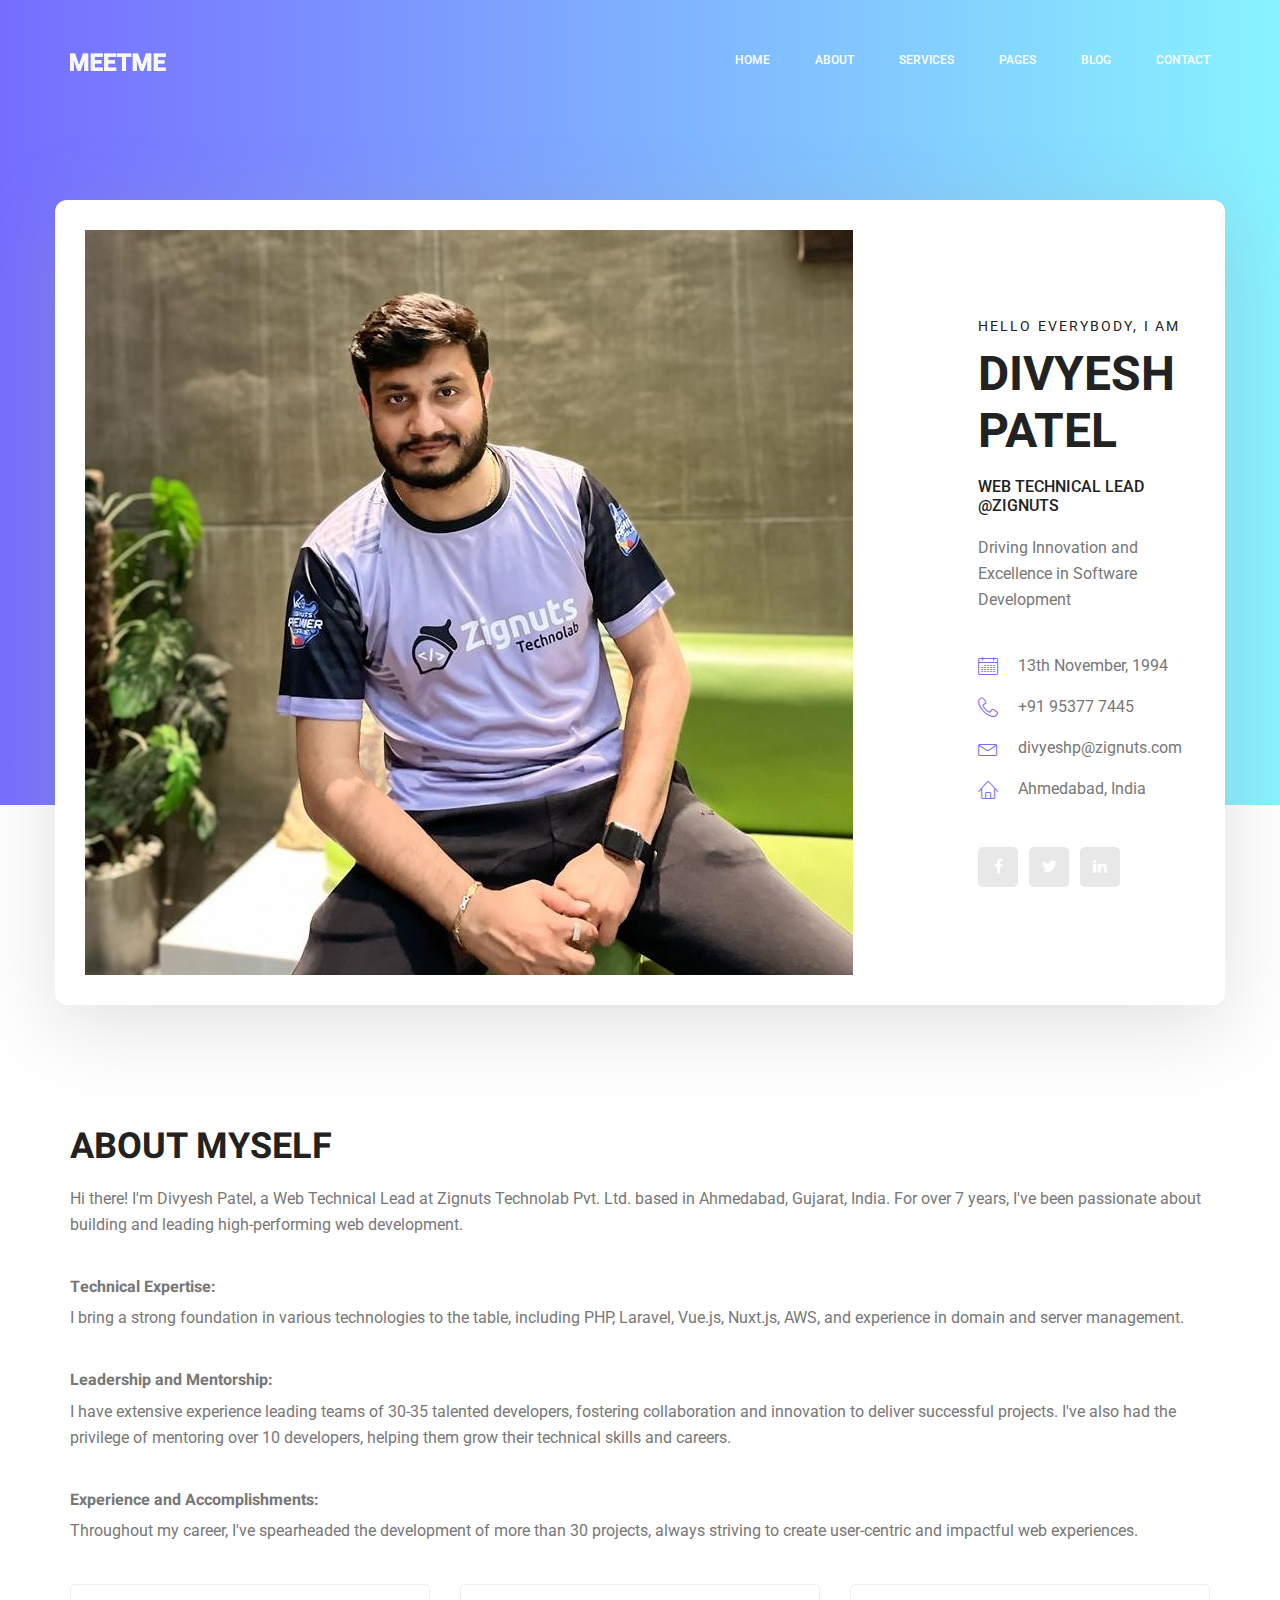
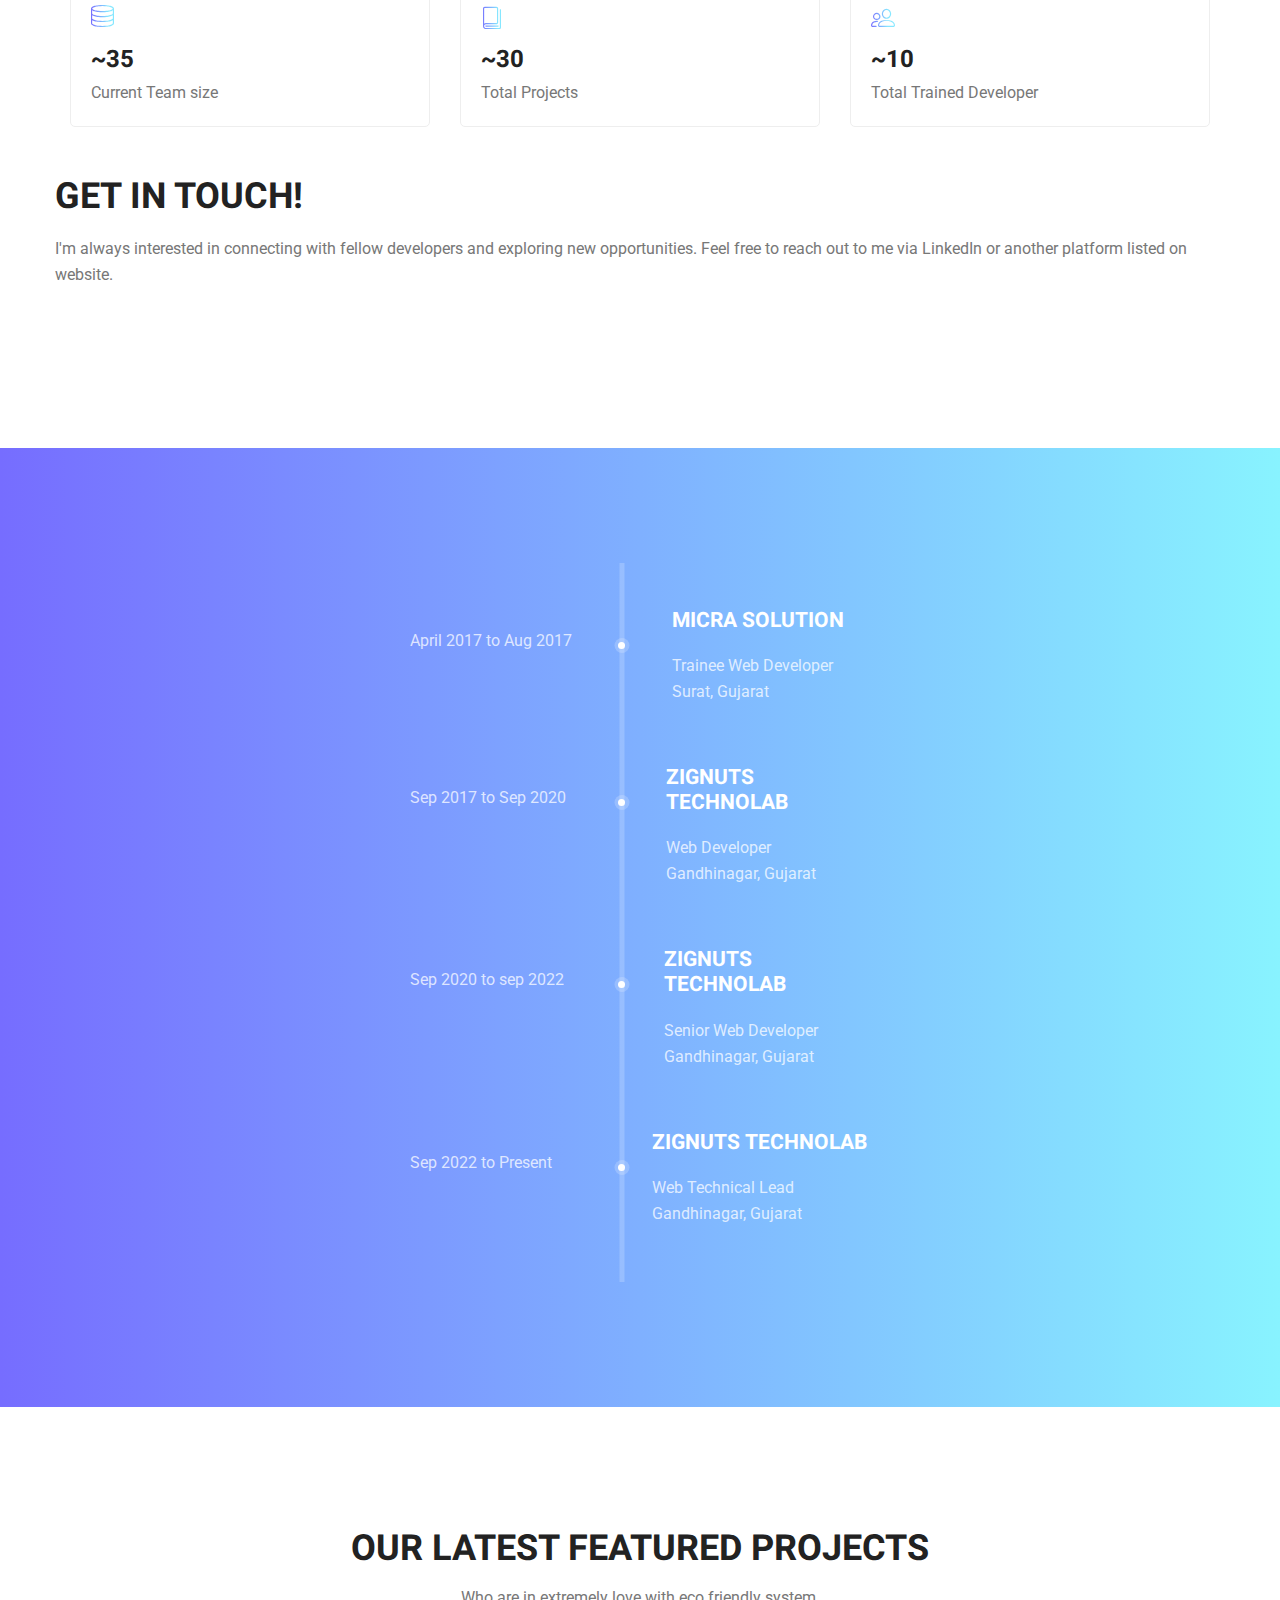
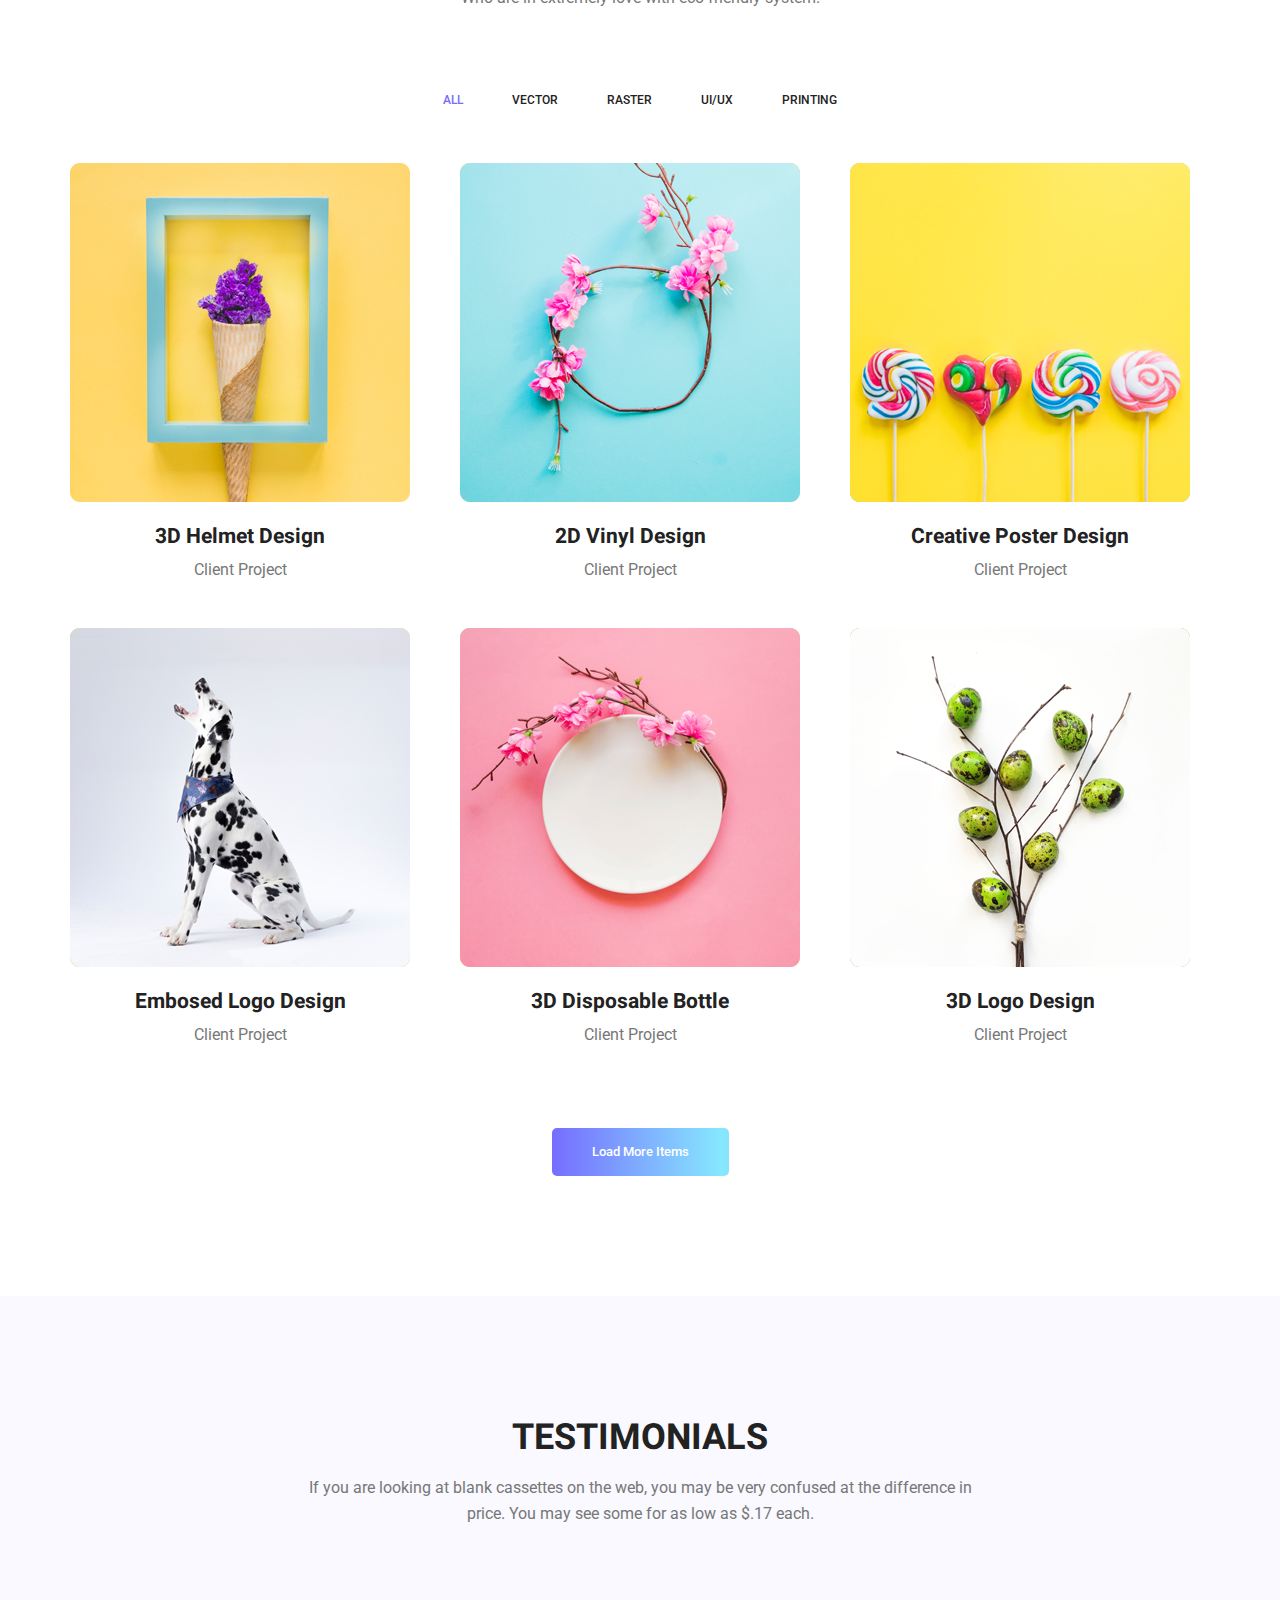
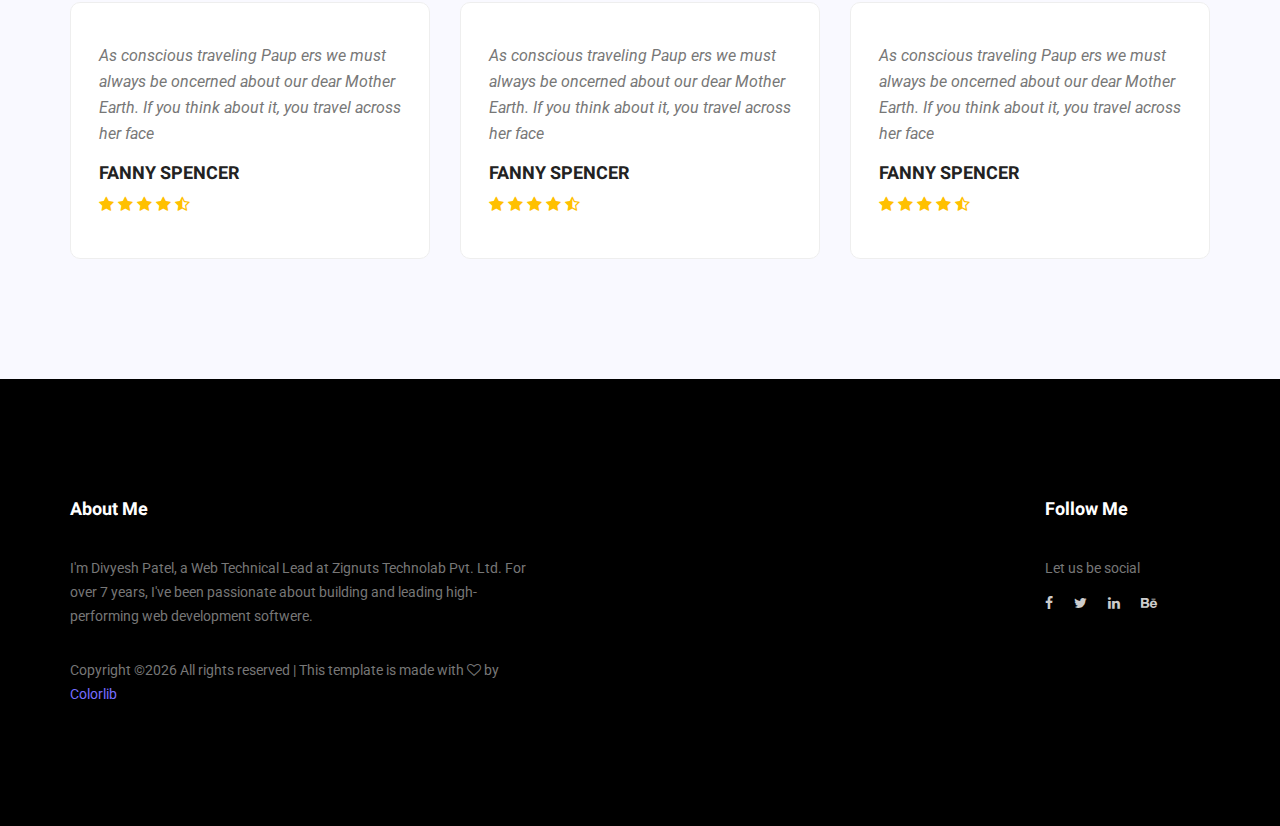
==== commit 9a4b6a27: "update index page" ====
--- a/index.html
+++ b/index.html
@@ -74,20 +74,20 @@
 							</div>
 							<div class="media-body">
 								<div class="personal_text">
-									<h6>Hello Everybody, i am</h6>
-									<h3>Donald McKinney</h3>
-									<h4>Junior UI/UX Developer</h4>
-									<p>You will begin to realise why this exercise is called the Dickens Pattern (with reference to the ghost showing Scrooge some different futures)</p>
+									<h6>Hello Everybody, I Am</h6>
+									<h3>Divyesh Patel</h3>
+									<h4>Web Technical Lead @Zignuts</h4>
+									<p>Driving Innovation and Excellence in Software Development</p>
 									<ul class="list basic_info">
-										<li><a href="#"><i class="lnr lnr-calendar-full"></i> 31st December, 1992</a></li>
-										<li><a href="#"><i class="lnr lnr-phone-handset"></i> 44 (012) 6954 783</a></li>
-										<li><a href="#"><i class="lnr lnr-envelope"></i> businessplan@donald</a></li>
-										<li><a href="#"><i class="lnr lnr-home"></i> Santa monica bullevard</a></li>
+										<li><a href="#"><i class="lnr lnr-calendar-full"></i> 13th November, 1994</a></li>
+										<li><a href="#"><i class="lnr lnr-phone-handset"></i> +91 95377 7445</a></li>
+										<li><a href="#"><i class="lnr lnr-envelope"></i> divyeshp@zignuts.com</a></li>
+										<li><a href="#"><i class="lnr lnr-home"></i> Ahmedabad, India</a></li>
 									</ul>
 									<ul class="list personal_social">
-										<li><a href="#"><i class="fa fa-facebook"></i></a></li>
-										<li><a href="#"><i class="fa fa-twitter"></i></a></li>
-										<li><a href="#"><i class="fa fa-linkedin"></i></a></li>
+										<li><a href="https://www.facebook.com/divyeshpadsala41"><i class="fa fa-facebook"></i></a></li>
+										<li><a href="https://x.com/div_padsala"><i class="fa fa-twitter"></i></a></li>
+										<li><a href="https://www.linkedin.com/in/divyesh-41-patel/"><i class="fa fa-linkedin"></i></a></li>
 									</ul>
 								</div>
 							</div>
@@ -102,78 +102,42 @@
         <section class="welcome_area p_120">
         	<div class="container">
         		<div class="row welcome_inner">
-        			<div class="col-lg-6">
+        			<div class="col-lg-12">
         				<div class="welcome_text">
         					<h4>About Myself</h4>
-        					<p>inappropriate behavior is often laughed off as “boys will be boys,” women face higher conduct standards especially in the workplace. That’s why it’s crucial that, as women, our behavior on the job is beyond reproach. inappropriate behavior is often laughed.</p>
+        					<p>Hi there! I'm Divyesh Patel, a Web Technical Lead at Zignuts Technolab Pvt. Ltd. based in Ahmedabad, Gujarat, India.  For over 7 years, I've been passionate about building and leading high-performing web development.</p>
+							<h5>Technical Expertise:</h5>
+							<P>I bring a strong foundation in various technologies to the table, including PHP, Laravel, Vue.js, Nuxt.js, AWS, and experience in domain and server management.</P>
+							<h5>Leadership and Mentorship:</h5>
+							<p>I have extensive experience leading teams of 30-35 talented developers, fostering collaboration and innovation to deliver successful projects.  I've also had the privilege of mentoring over 10 developers, helping them grow their technical skills and careers.</p>
+							<h5>Experience and Accomplishments:</h5>
+							<p>Throughout my career, I've spearheaded the development of more than 30 projects,  always striving to create user-centric and impactful web experiences.</p>
         					<div class="row">
         						<div class="col-md-4">
         							<div class="wel_item">
         								<i class="lnr lnr-database"></i>
-        								<h4>$2.5M</h4>
-        								<p>Total Donation</p>
+        								<h4>~35</h4>
+        								<p>Current Team size</p>
         							</div>
         						</div>
         						<div class="col-md-4">
         							<div class="wel_item">
         								<i class="lnr lnr-book"></i>
-        								<h4>1465</h4>
+        								<h4>~30</h4>
         								<p>Total Projects</p>
         							</div>
         						</div>
         						<div class="col-md-4">
         							<div class="wel_item">
         								<i class="lnr lnr-users"></i>
-        								<h4>3965</h4>
-        								<p>Total Volunteers</p>
+        								<h4>~10</h4>
+        								<p>Total Trained Developer</p>
         							</div>
         						</div>
         					</div>
-        				</div>
-        			</div>
-        			<div class="col-lg-6">
-        				<div class="tools_expert">
-        					<div class="skill_main">
-								<div class="skill_item">
-									<h4>After Effects <span class="counter">85</span>%</h4>
-									<div class="progress_br">
-										<div class="progress">
-											<div class="progress-bar" role="progressbar" aria-valuenow="85" aria-valuemin="0" aria-valuemax="100"></div>
-										</div>
-									</div>
-								</div>
-								<div class="skill_item">
-									<h4>Photoshop <span class="counter">90</span>%</h4>
-									<div class="progress_br">
-										<div class="progress">
-											<div class="progress-bar" role="progressbar" aria-valuenow="90" aria-valuemin="0" aria-valuemax="100"></div>
-										</div>
-									</div>
-								</div>
-								<div class="skill_item">
-									<h4>Illustrator <span class="counter">70</span>%</h4>
-									<div class="progress_br">
-										<div class="progress">
-											<div class="progress-bar" role="progressbar" aria-valuenow="70" aria-valuemin="0" aria-valuemax="100"></div>
-										</div>
-									</div>
-								</div>
-								<div class="skill_item">
-									<h4>Sublime <span class="counter">95</span>%</h4>
-									<div class="progress_br">
-										<div class="progress">
-											<div class="progress-bar" role="progressbar" aria-valuenow="95" aria-valuemin="0" aria-valuemax="100"></div>
-										</div>
-									</div>
-								</div>
-								<div class="skill_item">
-									<h4>Sketch <span class="counter">75</span>%</h4>
-									<div class="progress_br">
-										<div class="progress">
-											<div class="progress-bar" role="progressbar" aria-valuenow="75" aria-valuemin="0" aria-valuemax="100"></div>
-										</div>
-									</div>
-								</div>
+							<div class="row mt-5">
+								<h4>Get in Touch!</h4>
+								<p>I'm always interested in connecting with fellow developers and exploring new opportunities. Feel free to reach out to me via LinkedIn or another platform listed on website.</p>
 							</div>
         				</div>
         			</div>
@@ -186,14 +150,6 @@
         <section class="mytabs_area p_120">
         	<div class="container">
         		<div class="tabs_inner">
-					<ul class="nav nav-tabs" id="myTab" role="tablist">
-						<li class="nav-item">
-							<a class="nav-link active" id="home-tab" data-toggle="tab" href="#home" role="tab" aria-controls="home" aria-selected="true">My Experiences</a>
-						</li>
-						<li class="nav-item">
-							<a class="nav-link" id="profile-tab" data-toggle="tab" href="#profile" role="tab" aria-controls="profile" aria-selected="false">My Education</a>
-						</li>
-					</ul>
 					<div class="tab-content" id="myTabContent">
 						<div class="tab-pane fade show active" id="home" role="tabpanel" aria-labelledby="home-tab">
 							<ul class="list">
@@ -201,11 +157,11 @@
 									<span></span>
 									<div class="media">
 										<div class="d-flex">
-											<p>March 2017 to present</p>
+											<p>April 2017 to Aug 2017</p>
 										</div>
 										<div class="media-body">
-											<h4>Colorlib</h4>
-											<p>Senior Web Developer <br />Santa monica, Los angeles</p>
+											<h4>Micra Solution</h4>
+											<p>Trainee Web Developer <br />Surat, Gujarat</p>
 										</div>
 									</div>
 								</li>
@@ -213,11 +169,11 @@
 									<span></span>
 									<div class="media">
 										<div class="d-flex">
-											<p>March 2017 to present</p>
+											<p>Sep 2017 to Sep 2020</p>
 										</div>
 										<div class="media-body">
-											<h4>Colorlib</h4>
-											<p>Senior Web Developer <br />Santa monica, Los angeles</p>
+											<h4>Zignuts Technolab</h4>
+											<p>Web Developer <br />Gandhinagar, Gujarat</p>
 										</div>
 									</div>
 								</li>
@@ -225,27 +181,11 @@
 								<span></span>
 									<div class="media">
 										<div class="d-flex">
-											<p>March 2017 to present</p>
+											<p>Sep 2020 to sep 2022</p>
 										</div>
 										<div class="media-body">
-											<h4>Colorlib</h4>
-											<p>Senior Web Developer <br />Santa monica, Los angeles</p>
-										</div>
-									</div>
-								</li>
-							</ul>
-						</div>
-						<div class="tab-pane fade" id="profile" role="tabpanel" aria-labelledby="profile-tab">
-							<ul class="list">
-								<li>
-									<span></span>
-									<div class="media">
-										<div class="d-flex">
-											<p>March 2017 to present</p>
-										</div>
-										<div class="media-body">
-											<h4>Colorlib</h4>
-											<p>Senior Web Developer <br />Santa monica, Los angeles</p>
+											<h4>Zignuts Technolab</h4>
+											<p>Senior Web Developer <br />Gandhinagar, Gujarat</p>
 										</div>
 									</div>
 								</li>
@@ -253,23 +193,11 @@
 									<span></span>
 									<div class="media">
 										<div class="d-flex">
-											<p>March 2017 to present</p>
+											<p>Sep 2022 to Present</p>
 										</div>
 										<div class="media-body">
-											<h4>Colorlib</h4>
-											<p>Senior Web Developer <br />Santa monica, Los angeles</p>
-										</div>
-									</div>
-								</li>
-								<li>
-								<span></span>
-									<div class="media">
-										<div class="d-flex">
-											<p>March 2017 to present</p>
-										</div>
-										<div class="media-body">
-											<h4>Colorlib</h4>
-											<p>Senior Web Developer <br />Santa monica, Los angeles</p>
+											<h4>Zignuts Technolab</h4>
+											<p>Web Technical Lead <br />Gandhinagar, Gujarat</p>
 										</div>
 									</div>
 								</li>
@@ -282,7 +210,7 @@
         <!--================End My Tabs Area =================-->
         
         <!--================Feature Area =================-->
-        <section class="feature_area p_120">
+        <!-- <section class="feature_area p_120">
         	<div class="container">
         		<div class="main_title">
         			<h2>offerings to my clients</h2>
@@ -312,7 +240,7 @@
         			</div>
         		</div>
         	</div>
-        </section>
+        </section> -->
         <!--================End Feature Area =================-->
         
         <!--================Home Gallery Area =================-->
@@ -465,35 +393,18 @@
         <!--================Footer Area =================-->
         <footer class="footer_area p_120">
         	<div class="container">
-        		<div class="row footer_inner">
+        		<div class="row footer_inner justify-content-between">
         			<div class="col-lg-5 col-sm-6">
         				<aside class="f_widget ab_widget">
         					<div class="f_title">
         						<h3>About Me</h3>
         					</div>
-        					<p>Do you want to be even more successful? Learn to love learning and growth. The more effort you put into improving your skills,</p>
+        					<p>I'm Divyesh Patel, a Web Technical Lead at Zignuts Technolab Pvt. Ltd. For over 7 years, I've been passionate about building and leading high-performing web development  softwere.</p>
         					<p><!-- Link back to Colorlib can't be removed. Template is licensed under CC BY 3.0. -->
 Copyright &copy;<script>document.write(new Date().getFullYear());</script> All rights reserved | This template is made with <i class="fa fa-heart-o" aria-hidden="true"></i> by <a href="https://colorlib.com" target="_blank">Colorlib</a>
 <!-- Link back to Colorlib can't be removed. Template is licensed under CC BY 3.0. --></p>
         				</aside>
         			</div>
-        			<div class="col-lg-5 col-sm-6">
-        				<aside class="f_widget news_widget">
-        					<div class="f_title">
-        						<h3>Newsletter</h3>
-        					</div>
-        					<p>Stay updated with our latest trends</p>
-        					<div id="mc_embed_signup">
-                                <form target="_blank" action="https://spondonit.us12.list-manage.com/subscribe/post?u=1462626880ade1ac87bd9c93a&amp;id=92a4423d01" method="get" class="subscribe_form relative">
-                                	<div class="input-group d-flex flex-row">
-                                        <input name="EMAIL" placeholder="Enter email address" onfocus="this.placeholder = ''" onblur="this.placeholder = 'Email Address '" required="" type="email">
-                                        <button class="btn sub-btn"><span class="lnr lnr-arrow-right"></span></button>		
-                                    </div>				
-                                    <div class="mt-10 info"></div>
-                                </form>
-                            </div>
-        				</aside>
-        			</div>
         			<div class="col-lg-2">
         				<aside class="f_widget social_widget">
         					<div class="f_title">
@@ -501,10 +412,10 @@
         					</div>
         					<p>Let us be social</p>
         					<ul class="list">
-        						<li><a href="#"><i class="fa fa-facebook"></i></a></li>
-        						<li><a href="#"><i class="fa fa-twitter"></i></a></li>
-        						<li><a href="#"><i class="fa fa-dribbble"></i></a></li>
-        						<li><a href="#"><i class="fa fa-behance"></i></a></li>
+								<li><a href="https://www.facebook.com/divyeshpadsala41"><i class="fa fa-facebook"></i></a></li>
+								<li><a href="https://x.com/div_padsala"><i class="fa fa-twitter"></i></a></li>
+								<li><a href="https://www.linkedin.com/in/divyesh-41-patel/"><i class="fa fa-linkedin"></i></a></li>
+								<li><a href="https://www.linkedin.com/in/divyesh-41-patel/"><i class="fa fa-behance"></i></a></li>
         					</ul>
         				</aside>
         			</div>
--- a/css/style.css
+++ b/css/style.css
@@ -2488,7 +2488,7 @@
   margin-bottom: 18px;
   text-transform: uppercase; }
 .welcome_text p {
-  max-width: 495px;
+  /* max-width: 495px; */
   font-family: "Roboto", sans-serif;
   margin-bottom: 40px; }
 
